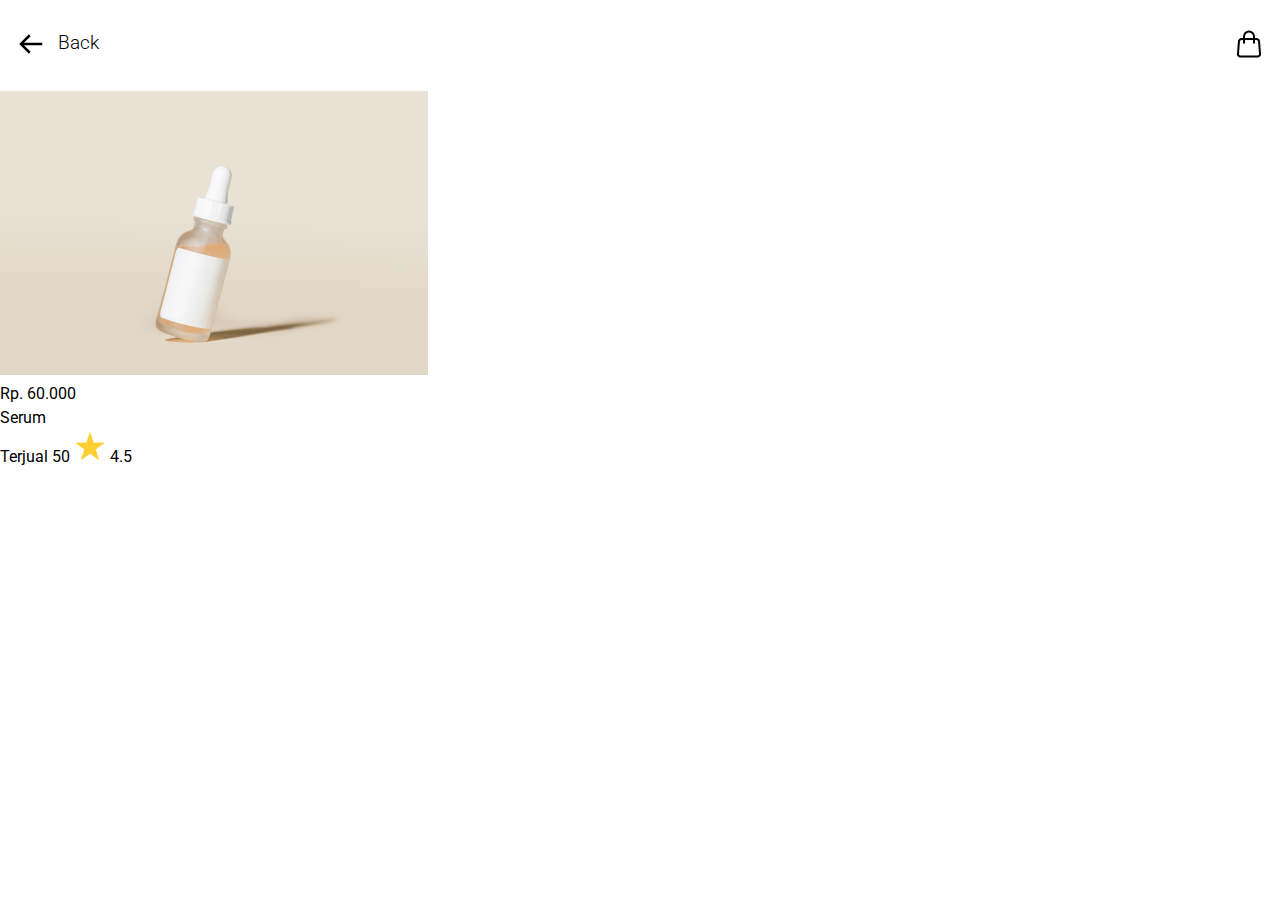
==== page/product/detail.html @ 76c78c67 "add new page detail product & styling this" ====
<!DOCTYPE html>
<html lang="en">

<head>
  <meta charset="UTF-8">
  <meta http-equiv="X-UA-Compatible" content="IE=edge">
  <meta name="viewport" content="width=device-width, initial-scale=1.0">
  <link rel="stylesheet" href="../../style/detail.css">
  <title>Detail Produk</title>
</head>

<body>
  <header>
    <!-- Navbar -->
    <nav class="navbar-desktop">
      <div class="logo">
        <img src="../../images/logo.png" alt="Logo">
        <h3>D'Glow Shop</h3>
      </div>
      <div class="hamburger" id="hamburger">
        <img src="../../icons/hamburger.png" alt="Hamburger">
      </div>
      <div class="nav-list" id="navList">
        <div class="close" id="close">
          <img src="../../icons/close.png" alt="Close">
        </div>
        <ul class="">
          <li><a href="#">Profile</a></li>
          <li><a href="#">Notifikasi</a></li>
          <li><a href="#">Wishlist</a></li>
          <li><a href="#">Bantuan</a></li>
          <li><a href="#">Log Out</a></li>
        </ul>
      </div>
    </nav>
  </header>

  <div class="navbar-mobile">
    <div class="wrapper">
      <div class="back">
        <img src="../../icons/back.svg" alt="Back">
        <p>Back</p>
      </div>
      <div class="shop">
        <img src="../../icons/shopping.svg" alt="Shopping">
        <p>Belanja Lagi Yuk</p>
      </div>
    </div>
  </div>

  <main>
    <section class="detail-product">
      <div class="wrapper">
        <img class="pic-product" src="../../images/Produk 4.png" alt="Produk 4">
        <div class="detail">
          <p class="price">Rp. 60.000</p>
          <p class="name-product">Serum</p>
          <p>Terjual 50 <span><img src="../../icons/star.png" alt="Star"> 4.5</span></p>
        </div>
      </div>
    </section>
  </main>



  <script src="../../js/app.js"></script>
</body>

</html>
---- style/detail.css ----
@import url('./partial/nav.css');
@import url('./partial/reset.css');

.navbar-desktop {
  display: none;
}

.navbar-mobile {
  padding: 1.8em 1em 0;
}

.navbar-mobile .wrapper {
  display: flex;
  justify-content: space-between;
  align-items: center;
}

.back, .shop {
  display: flex;
  align-items: center;
}

.back p {
  font-weight: 300;
  font-size: 1.2rem;
  margin-left: 0.6em;
}

.shop p {
  display: none;
}

main .detail-product {
  padding-top:2em;
}

.picture-product img {
  width: 100%;
}
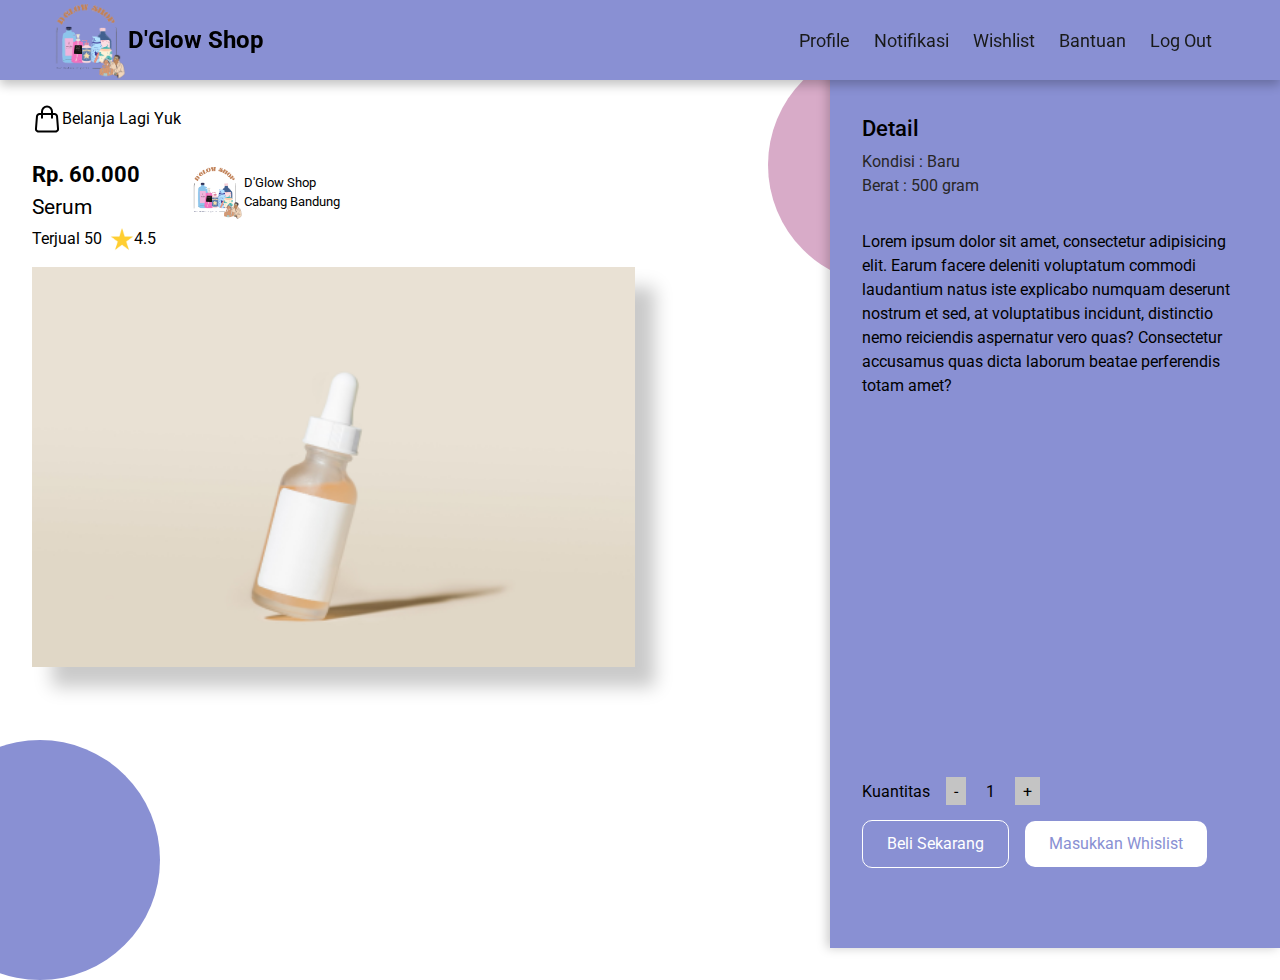
==== commit 45dda9eb: "add new page product detail and styling finish" ====
--- a/page/product/detail.html
+++ b/page/product/detail.html
@@ -6,6 +6,7 @@
   <meta http-equiv="X-UA-Compatible" content="IE=edge">
   <meta name="viewport" content="width=device-width, initial-scale=1.0">
   <link rel="stylesheet" href="../../style/detail.css">
+  <link rel="icon" type="image/png" href="../../images/logo.png">
   <title>Detail Produk</title>
 </head>
 
@@ -37,27 +38,79 @@
 
   <div class="navbar-mobile">
     <div class="wrapper">
-      <div class="back">
-        <img src="../../icons/back.svg" alt="Back">
-        <p>Back</p>
-      </div>
-      <div class="shop">
-        <img src="../../icons/shopping.svg" alt="Shopping">
-        <p>Belanja Lagi Yuk</p>
-      </div>
+      <a href="">
+        <div class="back">
+          <img src="../../icons/back.svg" alt="Back">
+          <p>Back</p>
+        </div>
+      </a>
+      <a href="">
+        <div class="shop">
+          <img src="../../icons/shopping.svg" alt="Shopping">
+          <p>Belanja Lagi Yuk</p>
+        </div>
+      </a>
     </div>
   </div>
 
   <main>
+    <div class="circle"></div>
+    <div class="circle"></div>
     <section class="detail-product">
-      <div class="wrapper">
+      <article class="wrapper">
         <img class="pic-product" src="../../images/Produk 4.png" alt="Produk 4">
-        <div class="detail">
-          <p class="price">Rp. 60.000</p>
-          <p class="name-product">Serum</p>
-          <p>Terjual 50 <span><img src="../../icons/star.png" alt="Star"> 4.5</span></p>
+        <div class="wrapper-logo">
+          <a href="">
+            <div class="shop">
+              <img src="../../icons/shopping.svg" alt="Shopping">
+              <p>Belanja Lagi Yuk</p>
+            </div>
+          </a>
+          <div class="detail">
+            <h3 class="price">Rp. 60.000</h3>
+            <p class="name-product">Serum</p>
+            <div class="group-sell">
+              <p class="sell">Terjual 50</p>
+              <span><img src="../../icons/star.png" alt="Star"> 4.5</span>
+            </div>
+          </div>
+          <div class="logo">
+            <img src="../../images/logo.png" alt="Logo">
+            <div class="text">
+              <span>D'Glow Shop</span>
+              <span>Cabang Bandung</span>
+            </div>
+          </div>
         </div>
-      </div>
+      </article>
+      <article class="decription-product">
+        <div class="text">
+          <h3>Detail</h3>
+          <div class="spek">
+            <span>Kondisi : Baru</span>
+            <span>Berat : 500 gram</span>
+          </div>
+          <p>Lorem ipsum dolor sit amet, consectetur adipisicing elit. Earum facere deleniti voluptatum commodi
+            laudantium natus iste explicabo numquam deserunt nostrum et sed, at voluptatibus incidunt, distinctio nemo
+            reiciendis aspernatur vero quas? Consectetur accusamus quas dicta laborum beatae perferendis totam amet?</p>
+        </div>
+
+        <div class="wrap">
+          <div class="quantity">
+            <p>Kuantitas</p>
+            <div class="group">
+              <span class="decrement">-</span>
+              <span class="number">1</span>
+              <span class="increment">+</span>
+            </div>
+          </div>
+
+          <div class="group-button">
+            <a href="">Beli Sekarang</a>
+            <a href="">Masukkan Whislist</a>
+          </div>
+        </div>
+      </article>
     </section>
   </main>
 
--- a/style/detail.css
+++ b/style/detail.css
@@ -13,6 +13,12 @@
   display: flex;
   justify-content: space-between;
   align-items: center;
+}
+
+.navbar-mobile .wrapper a {
+ text-decoration: none;
+ display: inline-block;
+ color: #000;
 }
 
 .back, .shop {
@@ -31,11 +37,279 @@
 }
 
 main .detail-product {
-  padding-top:2em;
-}
-
-.picture-product img {
+  padding-top: 1.5em;
+}
+
+.detail-product .wrapper-logo {
+  padding: 0 1em;
+  display: flex;
+  justify-content: space-between;
+  align-items: center;
+  gap: 0 0.5em;
+}
+
+.detail-product .wrapper-logo a{
+  display: none;
+}
+
+.detail-product .wrapper img {
+  height: auto;
+}
+
+.detail-product .wrapper .pic-product {
   width: 100%;
 }
 
-
+.detail .price {
+  font-size: 1.4rem;
+}
+
+.detail .name-product {
+  font-size: 1.3rem;
+  margin-bottom: 0.2em;
+}
+
+.detail .group-sell {
+  display: flex;
+  align-items: center;
+}
+
+.detail .group-sell .sell {
+  font-size: 1rem;
+}
+
+.detail .group-sell span {
+  margin-left: 0.5em;
+  display: flex;
+  font-size: 1rem;
+  align-items: center;
+}
+
+.detail .group-sell img {
+  width: 1.5em;
+  height: 1.5em;
+}
+
+.logo {
+  display: flex;
+  align-items: center;
+}
+
+.logo img{
+  width: 3.5em;
+  height: 3.5em;
+}
+
+.logo .text span{
+  display: block;
+  font-size: 0.8em;
+}
+
+.decription-product {
+  position: relative;
+  margin: 1.5em 0 0;
+  padding: 1.2em;
+  background-color: #8990D3;
+  border-radius: 30px 30px 0 0;
+}
+
+.text h3 {
+  font-weight: 500; 
+  font-size: 1.4em;
+}
+
+.text .spek {
+  margin: 0.3em 0 1em;
+}
+
+.text .spek span{
+  display: block;
+  color: rgb(39, 38, 38);
+}
+
+.quantity {
+  display: none;
+}
+
+.group-button {
+  position: fixed;
+  background-color: #8990D3;
+  left: 0;
+  right: 0;
+  bottom: 0;
+  padding: 20px;
+  box-shadow: 0 -5px 7px rgba(0, 0, 0, 0.349);
+  gap: 0 1em;
+  display: flex;
+  align-items: center;
+  justify-content: center;
+}
+
+.group-button a{
+  padding: 0.7em 1em;
+  text-decoration: none;
+  border-radius: 10px;
+}
+
+.group-button a:last-child {
+  background: #fff;
+  color: #8990D3;
+  transition: border .3s ease-in, color .2 ease-out;
+}
+
+.group-button a:last-child:hover {
+  background: transparent;
+  border: 1px solid #fff;
+  color: #fff;
+}
+
+.group-button a:first-child {
+  color: #fff;
+  border: 1px solid #fff;
+  transition: background-color .3s ease-in, color .2 ease-out;
+}
+
+.group-button a:first-child:hover {
+  background-color: #fff;
+  color: #8990D3;
+}
+
+@media screen and (min-width: 900px) {
+  .navbar-desktop {
+    display: flex;
+  }
+  .navbar-mobile{
+    display: none;
+  }
+
+  .shop p {
+    display: inline-block;
+  }
+
+  .detail-product {
+    display: flex;
+    justify-content: space-between;
+    position: relative;
+  }
+
+  .wrapper {
+    padding-left: 1em;
+    display: flex;
+    justify-content: flex-start;
+    flex-direction: column;
+  }
+
+  .detail-product .wrapper .pic-product {
+    order: 2;
+    margin-top: 1em; 
+    width: 100%;
+    box-shadow: 20px 20px 17px rgba(0, 0, 0, 0.212);
+  }
+
+  .detail-product .wrapper-logo {
+    padding: 0;
+    order: 1;
+    display: grid;
+    grid-template-areas: 
+    'Shop Shop Shop'
+    'Detail Detail Logo';
+    margin-top: 5em;
+  }
+
+  .detail-product .wrapper-logo a{
+    text-decoration: none;
+    display: block;
+    grid-area: Shop;
+    color: #000;
+  }
+  .detail-product .wrapper-logo .detail {
+    grid-area: Detail;
+    margin-top: 1.5em;
+  }
+
+  .detail-product .wrapper-logo .logo {
+    grid-area: Logo;
+  }
+  
+  .decription-product{
+    padding: 4em 2em 0;
+    width: 450px;
+    height: 100vh;
+    border-radius: 0;
+    display: flex;
+    justify-content: space-between;
+    flex-direction: column;
+    box-shadow: -3px 0 10px rgba(0, 0, 0, 0.205);
+  }
+
+  .wrap {
+    margin-bottom: 4em;
+  }
+
+  .quantity {
+    display: flex;
+    gap: 0 1em;
+  }  
+
+  .quantity .group .decrement, .quantity .group .increment{
+    background: #C4C4C4;
+    padding: 0.3em 0.5em;
+    cursor: pointer;
+  }
+
+  .quantity .group .number{
+    margin: 0 1em;
+  }
+
+  .group-button {
+    position: relative;
+    background: transparent;
+    box-shadow: none;
+    padding: 1em 0;
+    justify-content: flex-start;
+  }
+  .group-button a{
+    padding: 0.7em 1.5em;
+  }
+}
+
+@media screen and (min-width: 1200px) {
+  body {
+    overflow: hidden;
+  }
+  .wrapper {
+    padding-left: 2em;
+  }
+  .detail-product .wrapper-logo  {
+    justify-content: flex-start;
+    gap: 0 2em;
+  }
+  .detail-product .wrapper .pic-product {
+    width: 100%;
+    height: 25em;
+  }
+
+  .text .spek {
+    margin: 0.3em 0 2em;
+  }
+
+  .circle {
+    position: absolute;
+    width: 15em;
+    height: 15em;
+    border-radius: 50%;
+    z-index: -1;
+  }
+
+  .circle:nth-child(1) {
+    background: #D8ABC8;
+    top: 5%;
+    left: 60%;
+  }
+  .circle:nth-child(2) {
+    background: #8990D3;
+    bottom: 0;
+    left: 0;
+    transform: translate(-5em, 5em);
+  }
+}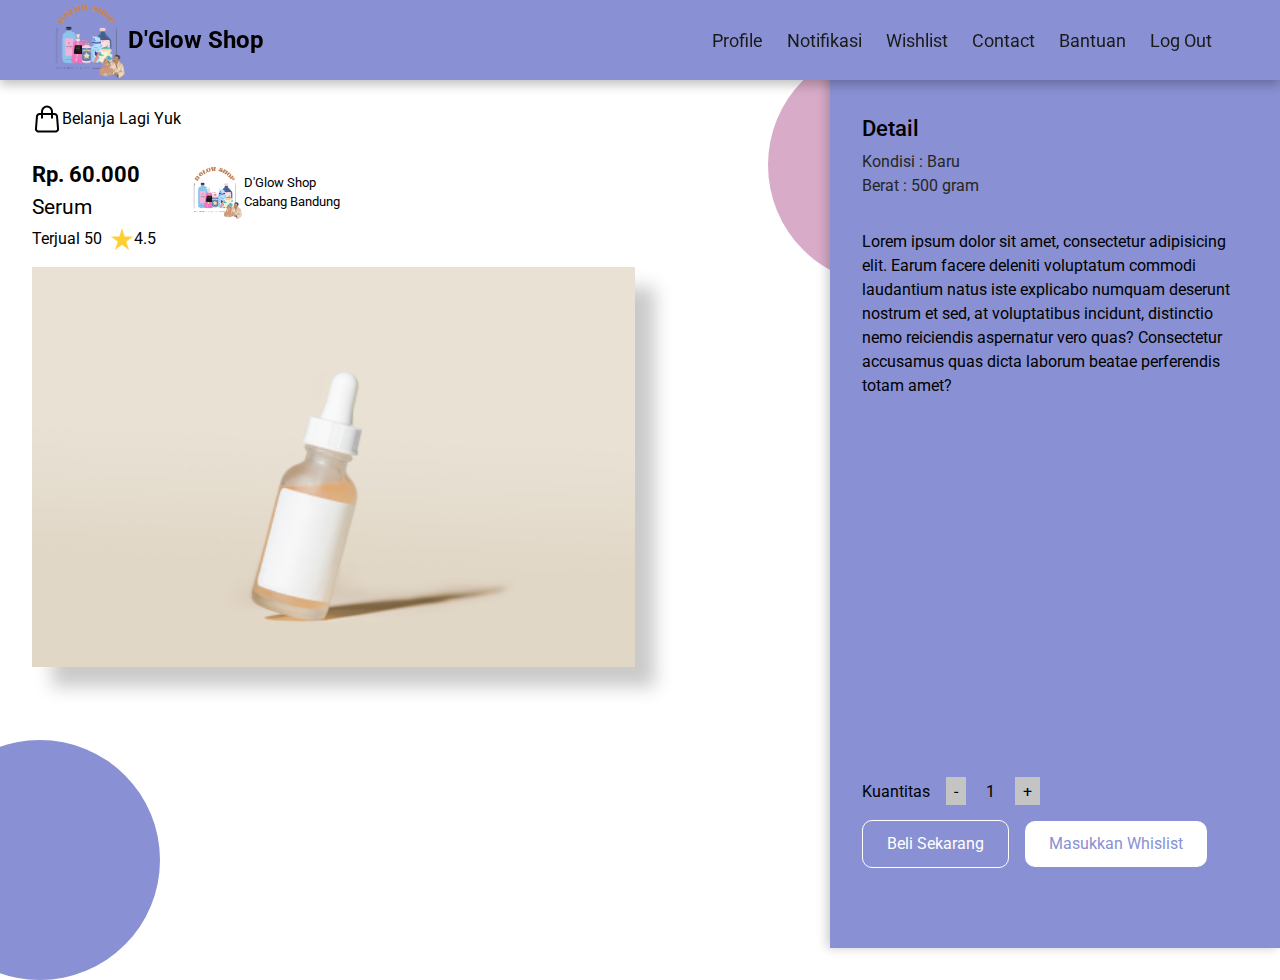
==== commit 2ac34bca: "finish project html & css" ====
--- a/page/product/detail.html
+++ b/page/product/detail.html
@@ -16,7 +16,7 @@
     <nav class="navbar-desktop">
       <div class="logo">
         <img src="../../images/logo.png" alt="Logo">
-        <h3>D'Glow Shop</h3>
+        <h3><a href="./homeUser.html">D'Glow Shop</a></h3>
       </div>
       <div class="hamburger" id="hamburger">
         <img src="../../icons/hamburger.png" alt="Hamburger">
@@ -26,25 +26,81 @@
           <img src="../../icons/close.png" alt="Close">
         </div>
         <ul class="">
-          <li><a href="#">Profile</a></li>
-          <li><a href="#">Notifikasi</a></li>
-          <li><a href="#">Wishlist</a></li>
-          <li><a href="#">Bantuan</a></li>
-          <li><a href="#">Log Out</a></li>
+          <li><a href="../user/profile.html">Profile</a></li>
+          <li><a href="#" id="btnNotif">Notifikasi</a></li>
+          <li><a href="../payment/whislist.html">Wishlist</a></li>
+          <li><a href="../user/contact.html">Contact</a></li>
+          <li><a href="../user/bantuan.html">Bantuan</a></li>
+          <li><a href="/">Log Out</a></li>
         </ul>
       </div>
     </nav>
+    <div class="notifikasi" id="notifikasi">
+      <div class="list">
+        <h1>Pesanan</h1>
+        <div class="wrap">
+          <a href="">
+            <div class="notif">
+              <img src="../../images/Produk 3.png" alt="produk">
+              <div class="text-notif">
+                <h2>Berikan Penilaian Untuk Pesanan</h2>
+                <p>Pesanan Serum D’Glow sudah selesai. Nilai pesanan untuk membantu kami meningkatkan
+                  kualitas D’Glow. Terima Kasih</p>
+              </div>
+            </div>
+          </a>
+          <a href="">
+            <div class="notif">
+              <img src="../../images/Produk 4.png" alt="produk">
+              <div class="text-notif">
+                <h2>Pesanan Dibatalkan</h2>
+                <p>Mohon maaf atas ketidaknyamanannya. Pesanan Toner D’Glow dibatalkan karena sudah
+                  melewati
+                  batas pembayaran.</p>
+              </div>
+            </div>
+          </a>
+          <a href="">
+            <div class="notif">
+              <img src="../../images/Produk 2.png" alt="produk">
+              <div class="text-notif">
+                <h2>Jangan Lupa Membayar</h2>
+                <p>Batas pembayaran pesanan Serum D’Glow sampai dengan 1 November 2021. Jangan sampai
+                  telat
+                  membayar.</p>
+              </div>
+            </div>
+          </a>
+        </div>
+      </div>
+      <div class="list">
+        <h1>Untuk Kamu</h1>
+        <div class="wrap">
+          <a href="">
+            <div class="notif">
+              <img src="../../images/Produk 3.png" alt="produk">
+              <div class="text-notif">
+                <h2>Ada Voucher Untuk Kamu!</h2>
+                <p>Cashbak 50% pada pembelian Toner D’Glow dengan metode pembayaran via Ovo! Jangan
+                  sampai
+                  kehabisan.</p>
+              </div>
+            </div>
+          </a>
+        </div>
+      </div>
+    </div>
   </header>
 
   <div class="navbar-mobile">
     <div class="wrapper">
-      <a href="">
+      <a href="../user/homeUser.html">
         <div class="back">
           <img src="../../icons/back.svg" alt="Back">
           <p>Back</p>
         </div>
       </a>
-      <a href="">
+      <a href="../user/homeUser.html">
         <div class="shop">
           <img src="../../icons/shopping.svg" alt="Shopping">
           <p>Belanja Lagi Yuk</p>
@@ -114,8 +170,6 @@
     </section>
   </main>
 
-
-
   <script src="../../js/app.js"></script>
 </body>
 
--- a/style/detail.css
+++ b/style/detail.css
@@ -277,6 +277,9 @@
   body {
     overflow: hidden;
   }
+  .back {
+    display: none;
+  }
   .wrapper {
     padding-left: 2em;
   }
